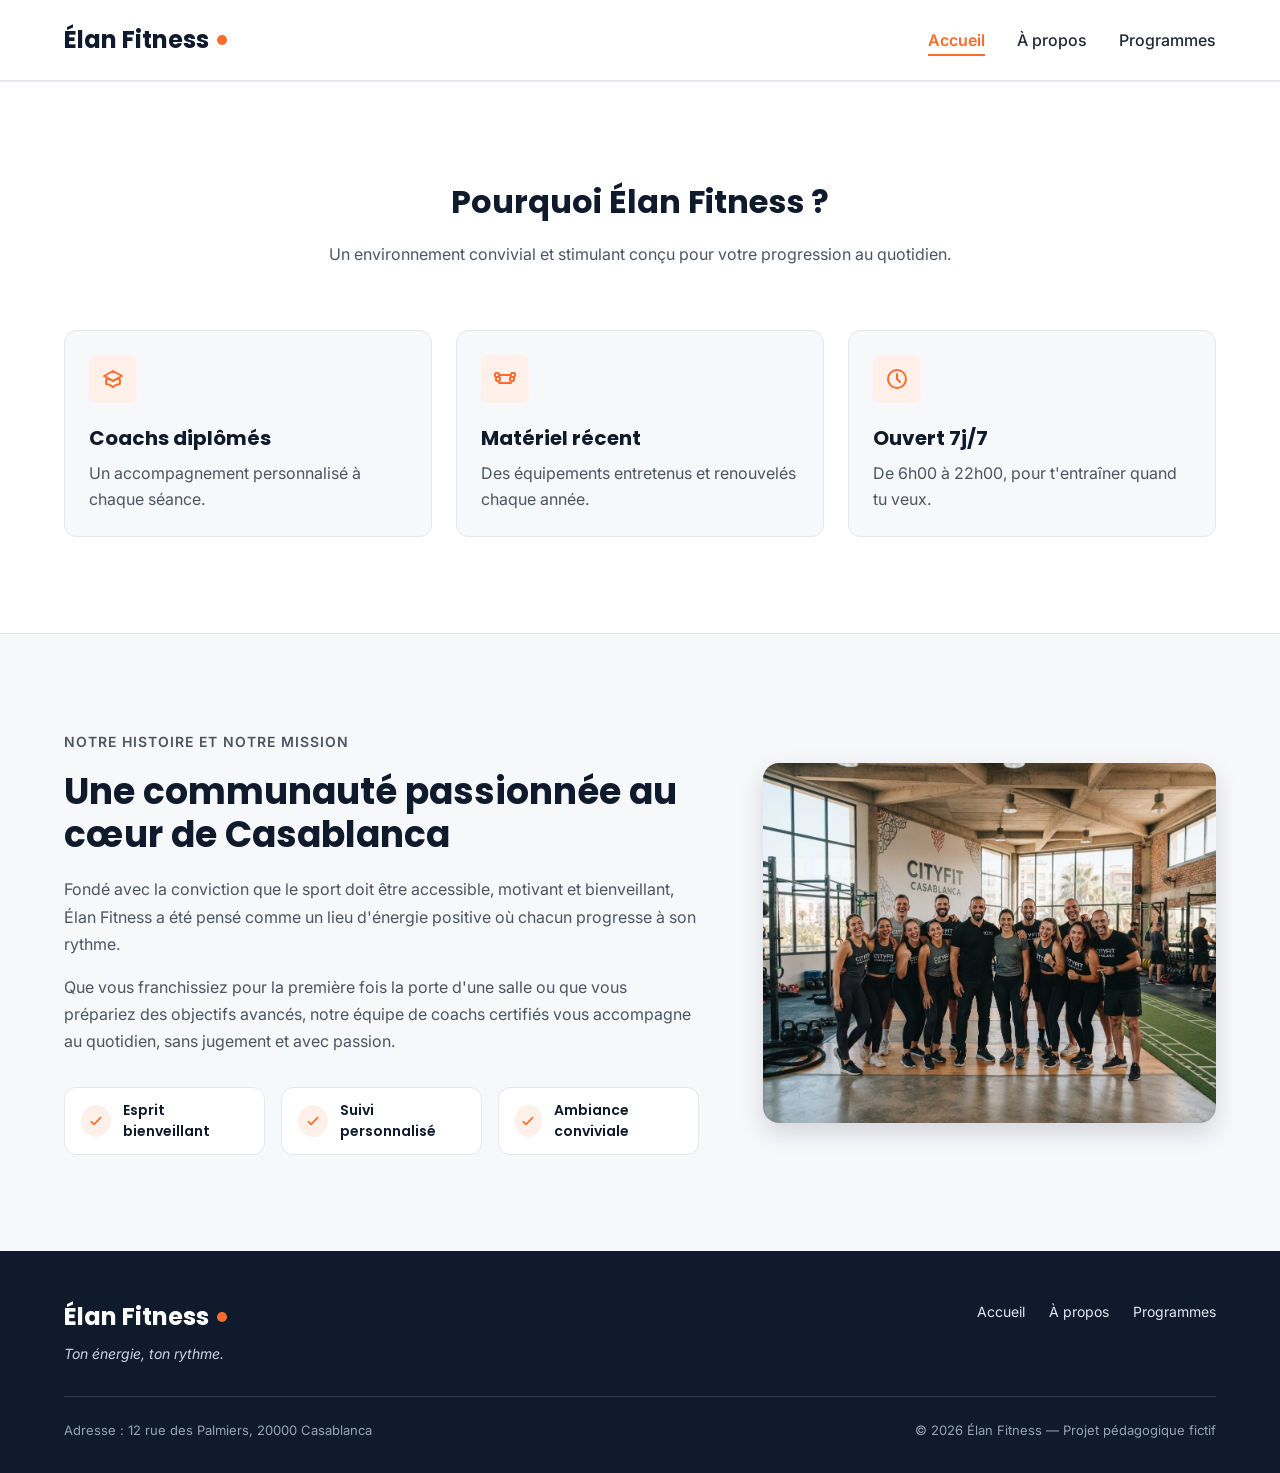
==== a_propose.html @ 065d5071 "ajoute les 3 page de" ====
<!DOCTYPE html>
<html lang="fr">
<head>
  <meta charset="UTF-8">
  <meta name="viewport" content="width=device-width, initial-scale=1">
  <meta name="description" content="Élan Fitness, salle de sport à Casablanca : musculation, yoga, cardio et boxe fitness avec des coachs diplômés. Réservez votre cours d'essai gratuit.">
  <title>Élan Fitness | Salle de sport à Casablanca</title>

  <link rel="preconnect" href="https://fonts.googleapis.com">
  <link rel="preconnect" href="https://fonts.gstatic.com" crossorigin>
  <link href="https://fonts.googleapis.com/css2?family=Inter:wght@400;500;600&family=Poppins:wght@600;700;800&display=swap" rel="stylesheet">

  <link rel="stylesheet" href="style.css">
</head>

<body>

  <header class="en-tete">
    <div class="conteneur en-tete-contenu">
      <a href="#accueil" class="logo">Élan Fitness</a>

      <nav aria-label="Navigation principale">
        <ul class="menu">
          <li><a href="#accueil" class="lien-actif">Accueil</a></li>
          <li><a href="#a-propos">À propos</a></li>
          <li><a href="#programmes">Programmes</a></li>
        </ul>
      </nav>
    </div>
  </header>

<section class="section section-blanche">
      <div class="conteneur">

        <div class="section-titre">
          <h2>Pourquoi Élan Fitness ?</h2>
          <p>Un environnement convivial et stimulant conçu pour votre progression au quotidien.</p>
        </div>

        <div class="cartes">
          <article class="carte carte-avantage">
            <div class="icone"><img src="img/icone-coach.svg" alt=""></div>
            <h3>Coachs diplômés</h3>
            <p>Un accompagnement personnalisé à chaque séance.</p>
          </article>

          <article class="carte carte-avantage">
            <div class="icone"><img src="img/icone-materiel.svg" alt=""></div>
            <h3>Matériel récent</h3>
            <p>Des équipements entretenus et renouvelés chaque année.</p>
          </article>

          <article class="carte carte-avantage">
            <div class="icone"><img src="img/icone-horloge.svg" alt=""></div>
            <h3>Ouvert 7j/7</h3>
            <p>De 6h00 à 22h00, pour t'entraîner quand tu veux.</p>
          </article>
        </div>

      </div>
    </section>

    <section id="a-propos" class="section">
      <div class="conteneur apropos-contenu">

        <div class="apropos-texte">
          <p class="sur-titre">Notre histoire et notre mission</p>
          <h2>Une communauté passionnée au cœur de Casablanca</h2>
          <p>
            Fondé avec la conviction que le sport doit être accessible, motivant et bienveillant,
            Élan Fitness a été pensé comme un lieu d'énergie positive où chacun progresse à son rythme.
          </p>
          <p>
            Que vous franchissiez pour la première fois la porte d'une salle ou que vous prépariez des
            objectifs avancés, notre équipe de coachs certifiés vous accompagne au quotidien, sans
            jugement et avec passion.
          </p>

          <ul class="valeurs">
            <li class="valeur">
              <div class="icone icone-petite"><img src="img/icone-check.svg" alt=""></div>
              <span>Esprit bienveillant</span>
            </li>
            <li class="valeur">
              <div class="icone icone-petite"><img src="img/icone-check.svg" alt=""></div>
              <span>Suivi personnalisé</span>
            </li>
            <li class="valeur">
              <div class="icone icone-petite"><img src="img/icone-check.svg" alt=""></div>
              <span>Ambiance conviviale</span>
            </li>
          </ul>
        </div>

        <img class="apropos-image" src="img/equipe.jpg" alt="L'équipe de coachs d'Élan Fitness réunie dans la salle">

      </div>
      </section>
      <footer class="pied-de-page">
    <div class="conteneur">

      <div class="pied-haut">
        <div>
          <p class="logo logo-clair">Élan Fitness</p>
          <p class="slogan">Ton énergie, ton rythme.</p>
        </div>

        <nav aria-label="Navigation du pied de page">
          <ul class="menu menu-pied">
            <li><a href="#accueil">Accueil</a></li>
            <li><a href="#a-propos">À propos</a></li>
            <li><a href="#programmes">Programmes</a></li>
          </ul>
        </nav>
      </div>

      <div class="pied-bas">
        <p>Adresse : 12 rue des Palmiers, 20000 Casablanca</p>
        <p>&copy; 2026 Élan Fitness — Projet pédagogique fictif</p>
      </div>

    </div>
  </footer>

</body>
</html>
---- style.css ----
* {
  box-sizing: border-box;
  margin: 0;
  padding: 0;
}

html {
  scroll-behavior: smooth;
}

body {
  font-family: 'Inter', Arial, sans-serif;
  font-size: 16px;
  line-height: 1.5;
  color: #1F2937;
  background-color: #F7F8FA;
}

h1, h2, h3, h4 {
  font-family: 'Poppins', Arial, sans-serif;
  color: #0F1B2D;
}

a {
  color: inherit;
  text-decoration: none;
}

ul {
  list-style: none;
}

img {
  display: block;
  max-width: 100%;
}

a:focus-visible,
button:focus-visible {
  outline: 3px solid #FF6B2C;
  outline-offset: 2px;
}

.conteneur {
  width: 100%;
  max-width: 1200px;
  margin: 0 auto;
  padding: 0 24px;
}

.section {
  padding: 96px 0;
}

.section-blanche {
  background-color: #FFFFFF;
  border-top: 1px solid #E5E7EB;
  border-bottom: 1px solid #E5E7EB;
}

.section-titre {
  max-width: 640px;
  margin: 0 auto 64px;
  text-align: center;
}

.section-titre h2 {
  font-size: 32px;
  margin-bottom: 16px;
}

.section-titre h3 {
  font-size: 26px;
  margin-bottom: 12px;
}

.section-titre p {
  color: #4B5563;
}

.sur-titre {
  font-size: 14px;
  font-weight: 600;
  color: #FF6B2C;
  text-transform: uppercase;
  letter-spacing: 1px;
  margin-bottom: 12px;
}

.bouton {
  display: inline-block;
  padding: 14px 28px;
  border-radius: 8px;
  font-size: 16px;
  font-weight: 600;
  text-align: center;
  cursor: pointer;
}

.bouton-principal {
  background-color: #FF6B2C;
  border: 1px solid #FF6B2C;
  color: #FFFFFF;
}

.bouton-principal:hover {
  background-color: #F05817;
}

.bouton-secondaire {
  background-color: #FFFFFF;
  border: 1px solid #0F1B2D;
  color: #0F1B2D;
}

.bouton-secondaire:hover {
  background-color: #F3F4F6;
}

.cartes {
  display: flex;
  gap: 24px;
}

.carte {
  flex: 1;
  background-color: #FFFFFF;
  border: 1px solid #E5E7EB;
  border-radius: 12px;
  box-shadow: 0 1px 3px rgba(15, 27, 45, 0.08);
}

.icone {
  width: 48px;
  height: 48px;
  background-color: #FFF0EA;
  border-radius: 8px;
  display: flex;
  align-items: center;
  justify-content: center;
}

.icone img {
  width: 24px;
  height: 24px;
}

.icone-petite {
  width: 32px;
  height: 32px;
  border-radius: 50%;
}

.icone-petite img {
  width: 16px;
  height: 16px;
}

.en-tete {
  position: sticky;
  top: 0;
  z-index: 10;
  background-color: #FFFFFF;
  border-bottom: 1px solid #E5E7EB;
}

.en-tete-contenu {
  height: 80px;
  display: flex;
  align-items: center;
  justify-content: space-between;
}

.logo {
  display: flex;
  align-items: center;
  font-family: 'Poppins', Arial, sans-serif;
  font-size: 24px;
  font-weight: 700;
  color: #0F1B2D;
}

.logo::after {
  content: "";
  width: 10px;
  height: 10px;
  margin-left: 8px;
  background-color: #FF6B2C;
  border-radius: 50%;
}

.menu {
  display: flex;
  gap: 32px;
}

.menu a {
  font-weight: 500;
  padding-bottom: 4px;
  border-bottom: 2px solid transparent;
}

.menu a:hover {
  color: #FF6B2C;
}

.menu .lien-actif {
  color: #FF6B2C;
  font-weight: 600;
  border-bottom-color: #FF6B2C;
}

.hero {
  padding: 64px 0 96px;
}

.hero-contenu {
  display: flex;
  align-items: center;
  gap: 32px;
}

.hero-texte {
  flex: 7;
}

.hero-texte h1 {
  font-size: 48px;
  font-weight: 800;
  line-height: 1.2;
  margin-bottom: 24px;
}

.hero-description {
  max-width: 520px;
  font-size: 18px;
  line-height: 1.6;
  color: #4B5563;
  margin-bottom: 32px;
}

.boutons {
  display: flex;
  flex-wrap: wrap;
  gap: 16px;
}

.hero-image {
  flex: 5;
  min-width: 0;
  height: 400px;
  object-fit: cover;
  border-radius: 16px;
  border: 1px solid #E5E7EB;
  box-shadow: 0 10px 25px rgba(15, 27, 45, 0.15);
}

.chiffres {
  display: flex;
  margin-top: 64px;
  padding: 32px;
  background-color: #FFFFFF;
  border: 1px solid #E5E7EB;
  border-radius: 12px;
  box-shadow: 0 1px 3px rgba(15, 27, 45, 0.08);
}

.chiffre {
  flex: 1;
  text-align: center;
  font-weight: 500;
  color: #0F1B2D;
}

.chiffre + .chiffre {
  border-left: 1px solid #E5E7EB;
}

.chiffre-nombre {
  font-family: 'Poppins', Arial, sans-serif;
  font-size: 36px;
  font-weight: 800;
  color: #FF6B2C;
}

.carte-avantage {
  padding: 24px;
  background-color: #F7F8FA;
  box-shadow: none;
}

.carte-avantage .icone {
  margin-bottom: 20px;
}

.carte-avantage h3 {
  font-size: 20px;
  margin-bottom: 8px;
}

.carte-avantage p {
  color: #4B5563;
  line-height: 1.6;
}

.apropos-contenu {
  display: flex;
  align-items: center;
  gap: 64px;
}

.apropos-texte {
  flex: 7;
}

.apropos-texte h2 {
  font-size: 36px;
  line-height: 1.2;
  margin-bottom: 20px;
}

.apropos-texte p {
  color: #4B5563;
  line-height: 1.7;
  margin-bottom: 16px;
}

.valeurs {
  display: flex;
  gap: 16px;
  margin-top: 32px;
}

.valeur {
  flex: 1;
  display: flex;
  align-items: center;
  gap: 12px;
  padding: 12px 16px;
  background-color: #FFFFFF;
  border: 1px solid #E5E7EB;
  border-radius: 12px;
  font-family: 'Poppins', Arial, sans-serif;
  font-size: 14px;
  font-weight: 600;
  color: #0F1B2D;
}

.apropos-image {
  flex: 5;
  min-width: 0;
  height: 360px;
  object-fit: cover;
  border-radius: 16px;
  box-shadow: 0 10px 25px rgba(15, 27, 45, 0.15);
}

.carte-programme {
  display: flex;
  flex-direction: column;
  overflow: hidden;
}

.carte-programme > img {
  width: 100%;
  height: 200px;
  object-fit: cover;
}

.programme-corps {
  flex: 1;
  display: flex;
  flex-direction: column;
  padding: 20px;
}

.programme-corps h3 {
  font-size: 20px;
  margin-bottom: 8px;
}

.programme-corps p {
  font-size: 15px;
  color: #4B5563;
}

.etiquette {
  align-self: flex-start;
  padding: 4px 10px;
  margin-bottom: 12px;
  border-radius: 6px;
  font-size: 12px;
  font-weight: 600;
}

.etiquette-orange {
  background-color: #FFEDE5;
  color: #C2410C;
}

.etiquette-bleue {
  background-color: #DBEAFE;
  color: #1D4ED8;
}

.etiquette-verte {
  background-color: #D1FAE5;
  color: #047857;
}

.programme-corps .duree {
  display: flex;
  align-items: center;
  gap: 8px;
  margin-top: auto;
  padding-top: 16px;
  border-top: 1px solid #E5E7EB;
  font-size: 13px;
  font-weight: 600;
  color: #0F1B2D;
}

.programme-corps h3 + p {
  margin-bottom: 16px;
}

.duree img {
  width: 16px;
  height: 16px;
}

.formules {
  margin-top: 96px;
}

.formule {
  position: relative;
  display: flex;
  flex-direction: column;
  padding: 28px;
}

.formule h4 {
  font-size: 20px;
}

.prix {
  margin: 8px 0 16px;
  font-family: 'Poppins', Arial, sans-serif;
  font-size: 30px;
  font-weight: 800;
  color: #FF6B2C;
}

.prix span {
  font-family: 'Inter', Arial, sans-serif;
  font-size: 16px;
  font-weight: 500;
  color: #4B5563;
}

.prix-note {
  margin: -8px 0 16px;
  font-size: 13px;
  color: #4B5563;
}

.formule-liste {
  flex: 1;
  margin-bottom: 24px;
}

.formule-liste li {
  padding-left: 28px;
  margin-bottom: 12px;
  font-size: 15px;
  background-image: url('img/icone-check.svg');
  background-repeat: no-repeat;
  background-position: left center;
  background-size: 16px;
}

.formule .bouton {
  display: block;
}

.formule-populaire {
  border: 2px solid #FF6B2C;
  box-shadow: 0 10px 25px rgba(255, 107, 44, 0.2);
}

.badge-populaire {
  position: absolute;
  top: -14px;
  left: 50%;
  transform: translateX(-50%);
  padding: 4px 14px;
  background-color: #FF6B2C;
  border-radius: 999px;
  font-size: 12px;
  font-weight: 700;
  text-transform: uppercase;
  color: #FFFFFF;
}

.pied-de-page {
  padding: 48px 0 32px;
  background-color: #0F1B2D;
  color: #FFFFFF;
}

.pied-haut {
  display: flex;
  justify-content: space-between;
  align-items: flex-start;
  padding-bottom: 32px;
  border-bottom: 1px solid rgba(255, 255, 255, 0.15);
}

.logo-clair {
  color: #FFFFFF;
}

.slogan {
  margin-top: 8px;
  font-size: 14px;
  font-style: italic;
  color: #CBD5E1;
}

.menu-pied {
  gap: 24px;
}

.menu-pied a {
  font-size: 14px;
  font-weight: 400;
  color: #E2E8F0;
}

.pied-bas {
  display: flex;
  justify-content: space-between;
  margin-top: 24px;
  font-size: 13px;
  color: #94A3B8;
}
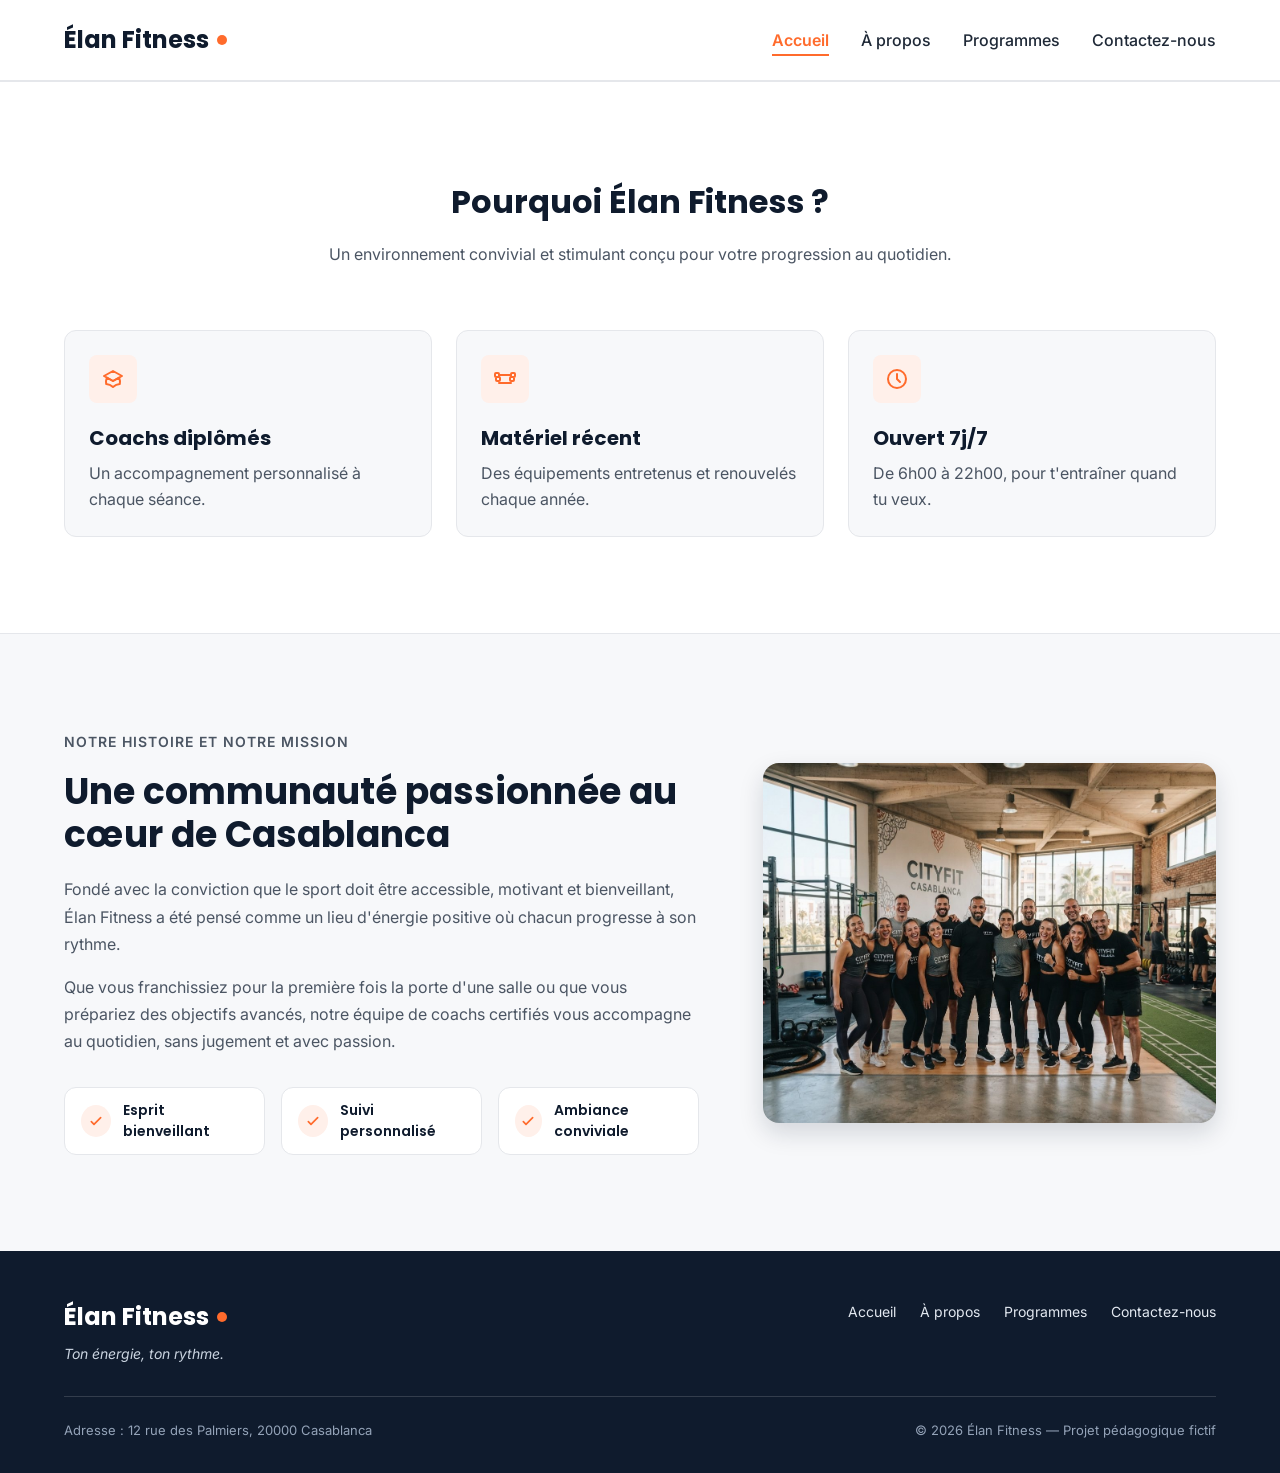
==== commit 164153b6: "ajoute les line entre les page" ====
--- a/a_propose.html
+++ b/a_propose.html
@@ -18,13 +18,14 @@
 
   <header class="en-tete">
     <div class="conteneur en-tete-contenu">
-      <a href="#accueil" class="logo">Élan Fitness</a>
+      <a href="accueil.html" class="logo">Élan Fitness</a>
 
       <nav aria-label="Navigation principale">
         <ul class="menu">
-          <li><a href="#accueil" class="lien-actif">Accueil</a></li>
-          <li><a href="#a-propos">À propos</a></li>
-          <li><a href="#programmes">Programmes</a></li>
+          <li><a href="accueil.html" class="lien-actif">Accueil</a></li>
+          <li><a href="a_propose.html">À propos</a></li>
+          <li><a href="page_programmes.html">Programmes</a></li>
+          <li><a href="Contactez-nous.html">Contactez-nous</a></li>
         </ul>
       </nav>
     </div>
@@ -108,9 +109,10 @@
 
         <nav aria-label="Navigation du pied de page">
           <ul class="menu menu-pied">
-            <li><a href="#accueil">Accueil</a></li>
-            <li><a href="#a-propos">À propos</a></li>
-            <li><a href="#programmes">Programmes</a></li>
+            <li><a href="accueil.html">Accueil</a></li>
+            <li><a href="a_propose.html">À propos</a></li>
+            <li><a href="page_programmes.html">Programmes</a></li>
+            <li><a href="Contactez-nous.html">Contactez-nous</a></li>
           </ul>
         </nav>
       </div>
--- a/style.css
+++ b/style.css
@@ -545,3 +545,27 @@
   font-size: 13px;
   color: #94A3B8;
 }
+.contact {
+
+text-align: center;
+border: #C2410C;
+justify-content: center;
+
+}
+.btn{
+    
+border-radius: 40px;
+background-color: #C2410C;
+text-align: center;
+font-size: large;
+padding: 20px;
+
+}
+.p1{
+ 
+
+
+}
+
+
+ 
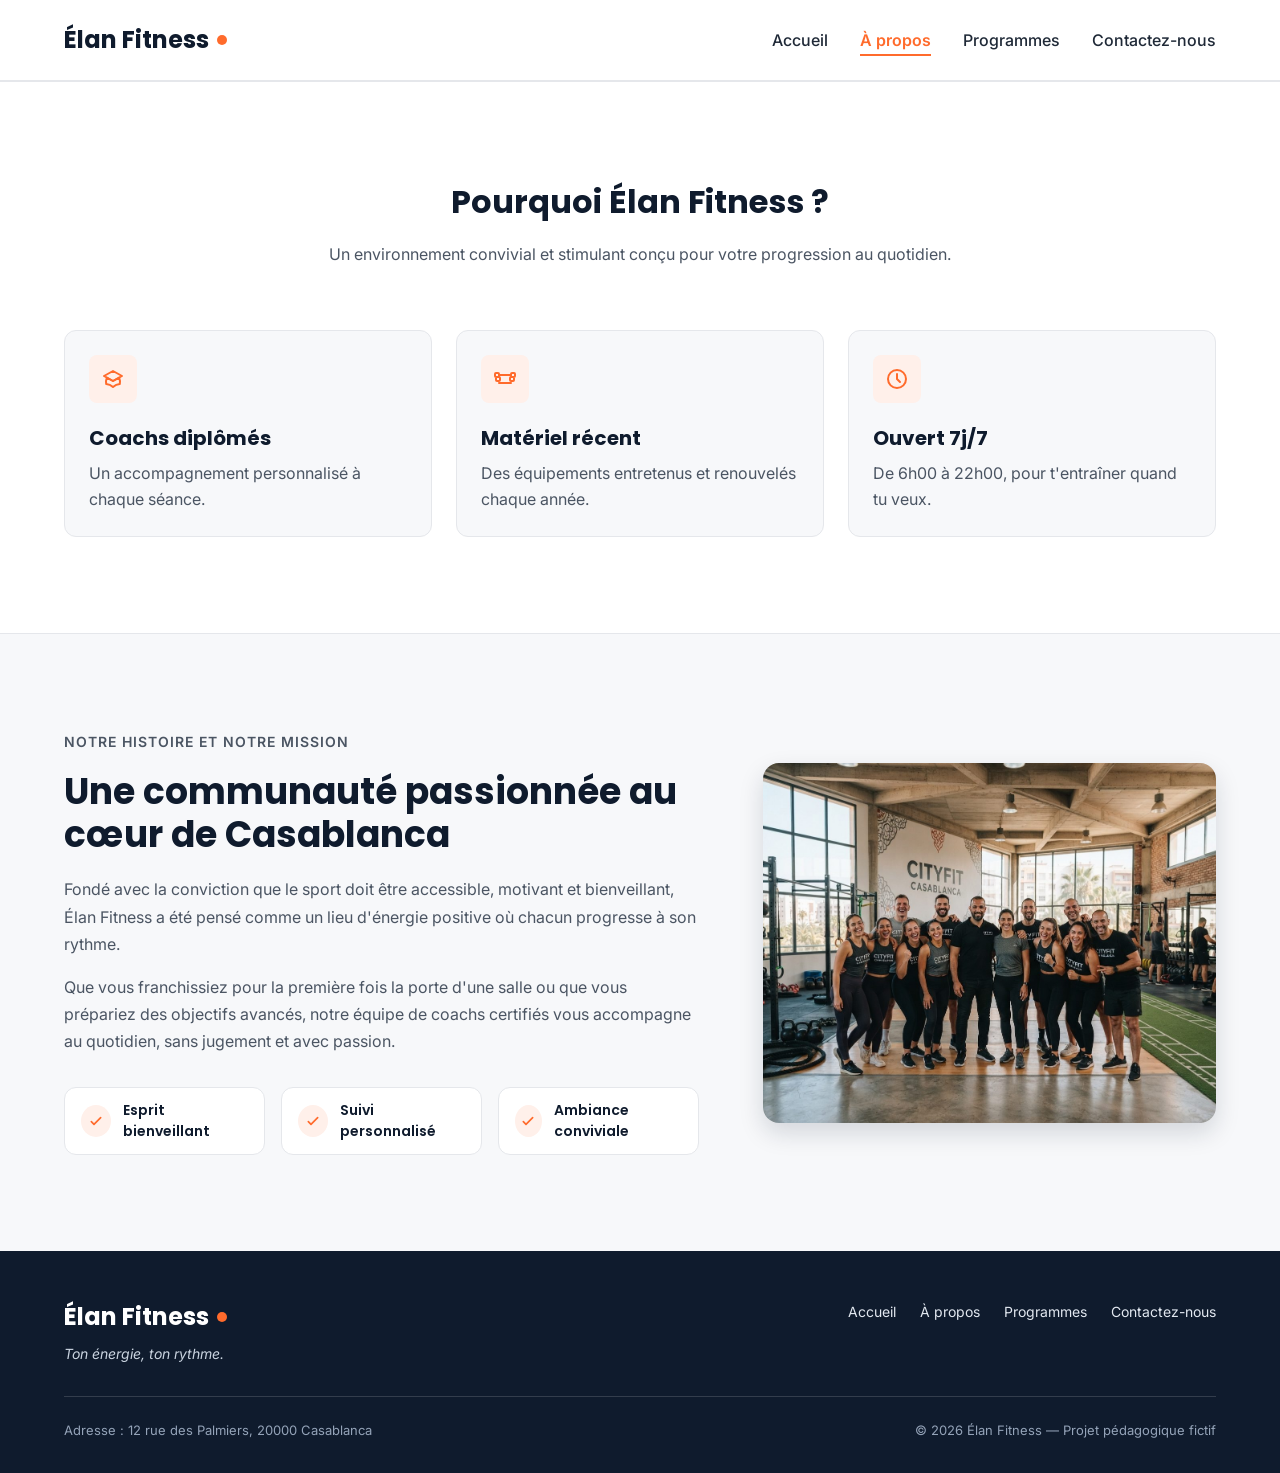
==== commit eb78ec3c: "modification sur lein-actif de tout les page" ====
--- a/a_propose.html
+++ b/a_propose.html
@@ -22,10 +22,10 @@
 
       <nav aria-label="Navigation principale">
         <ul class="menu">
-          <li><a href="accueil.html" class="lien-actif">Accueil</a></li>
-          <li><a href="a_propose.html">À propos</a></li>
-          <li><a href="page_programmes.html">Programmes</a></li>
-          <li><a href="Contactez-nous.html">Contactez-nous</a></li>
+          <li><a href="accueil.html" >Accueil</a></li>
+          <li><a href="a_propose.html"  class="lien-actif">À propos</a></li>
+          <li><a href="page_programmes.html"  >Programmes</a></li>
+          <li><a href="Contactez-nous.html" >Contactez-nous</a></li>
         </ul>
       </nav>
     </div>
--- a/style.css
+++ b/style.css
@@ -546,26 +546,47 @@
   color: #94A3B8;
 }
 .contact {
-
-text-align: center;
-border: #C2410C;
 justify-content: center;
-
+min-height: 450px;
+display: flex;
+align-items: center;
+padding: 50px 20px;
+background-color: #eef7ff;
 }
 .btn{
     
-border-radius: 40px;
+border-radius: 25px;
 background-color: #C2410C;
-text-align: center;
-font-size: large;
-padding: 20px;
-
-}
-.p1{
- 
-
-
-}
-
+border: none;
+padding: 14px;
+margin-bottom:15px ;
+width: 100% ;
+outline: none;
+
+
+
+}
+.contactContr textarea{
+    height: 100px;
+    resize: none;
+
+}
+.contactContr input , .contactContr textarea{
+width: 100%;
+border: none;
+outline: none;
+border-radius: 25px;
+padding: 14px 18px ;
+margin-bottom: 15px;
+background-color: #e8f4ff;
+}
+.contactContr p{
+
+margin-bottom: 5px;
+color: #333;
+}
+@media screen {
+    
+}
 
  
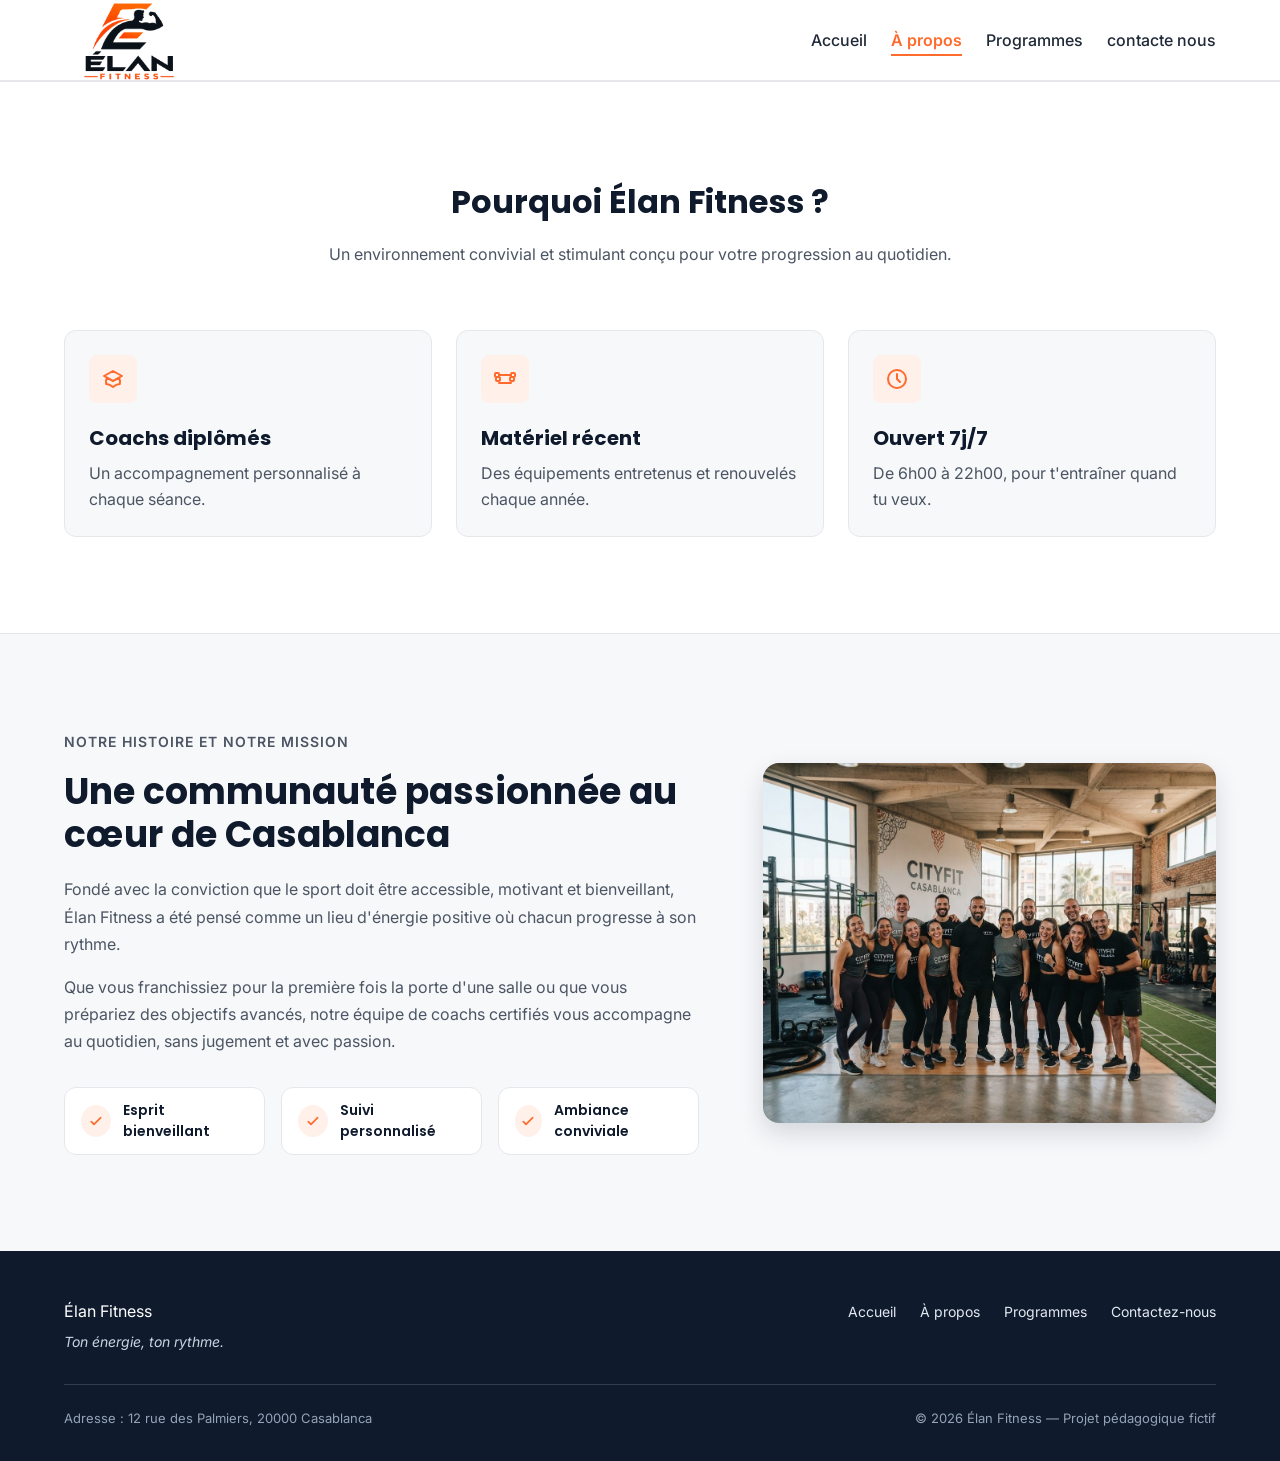
==== commit bd8a283d: "ajoute nouveau logo avec responsevitie de sit" ====
--- a/a_propose.html
+++ b/a_propose.html
@@ -18,16 +18,19 @@
 
   <header class="en-tete">
     <div class="conteneur en-tete-contenu">
-      <a href="accueil.html" class="logo">Élan Fitness</a>
+      <a href="accueil.html" class="logo"><img src="img/logo.png" alt="logo de la sit web elne èlan Fitness"></a>
+      <input type="checkbox" id="menu-toggle">
+      <label for="menu-toggle" class="menu-burger">☰</label>
 
       <nav aria-label="Navigation principale">
         <ul class="menu">
           <li><a href="accueil.html" >Accueil</a></li>
-          <li><a href="a_propose.html"  class="lien-actif">À propos</a></li>
-          <li><a href="page_programmes.html"  >Programmes</a></li>
-          <li><a href="Contactez-nous.html" >Contactez-nous</a></li>
+          <li><a href="a_propose.html" class="lien-actif">À propos</a></li>
+          <li><a href="page_programmes.html" >Programmes</a></li>
+          <li><a href="Contactez-nous.html" >contacte nous</a></li>
         </ul>
       </nav>
+       
     </div>
   </header>
 
--- a/style.css
+++ b/style.css
@@ -172,21 +172,20 @@
 }
 
 .logo {
-  display: flex;
-  align-items: center;
-  font-family: 'Poppins', Arial, sans-serif;
-  font-size: 24px;
-  font-weight: 700;
-  color: #0F1B2D;
-}
-
-.logo::after {
-  content: "";
-  width: 10px;
-  height: 10px;
-  margin-left: 8px;
-  background-color: #FF6B2C;
-  border-radius: 50%;
+    display: flex;
+    align-items: center;
+}
+
+.logo img {
+    width: 130px;
+    height: auto;
+}
+
+
+a :hover {
+    background-color: #efe5e2;
+     font-size: 12px;
+
 }
 
 .menu {
@@ -551,7 +550,8 @@
 display: flex;
 align-items: center;
 padding: 50px 20px;
-background-color: #eef7ff;
+background-color: #ebf1f7;
+
 }
 .btn{
     
@@ -585,8 +585,93 @@
 margin-bottom: 5px;
 color: #333;
 }
-@media screen {
-    
-}
-
+ .contact-info{
+display: flex;
+justify-content:center ;
+margin-top: 35px;
+padding-top: 20pxp;
+border-top: 1px solid #ddd;
+word-spacing:0.3em;
+ }
+ 
+  .menu-burger {
+  display: none;
+}
+   #menu-toggle{
+     display: none;
+   }
+   /* pc*/
+  
+@media (min-width: 769px) {
+
+  .en-tete-contenu {
+    display: flex;
+    align-items: center;
+    justify-content: space-between;
+  }
+
+  nav {
+    display: block;
+  }
+
+  .menu {
+    display: flex;
+    gap: 24px;
+  }
+
+}
+/* tablet*/
+@media (min-width: 481px) and (max-width: 768px) {
+
+  .en-tete-contenu {
+    display: flex;
+    flex-direction: column;
+    align-items: center;
+    gap: 16px;
+  }
+
+  nav {
+    display: block;
+  }
+
+  .menu {
+    display: flex;
+    gap: 20px;
+  }
+
+  .menu-burger {
+    display: none;
+  }
+
+}
+/* tele*/
+@media (max-width: 480px) {
+
+  .en-tete-contenu {
+    display: flex;
+    align-items: center;
+    justify-content: space-between;
+  }
+
+  .menu-burger {
+    display: block;
+    font-size: 28px;
+    cursor: pointer;
+  }
+
+  nav {
+    display: none;
+  }
+
+  #menu-toggle:checked ~ nav {
+    display: block;
+  }
+
+  .menu {
+    display: flex;
+    flex-direction: column;
+    gap: 12px;
+  }
+
+}
  
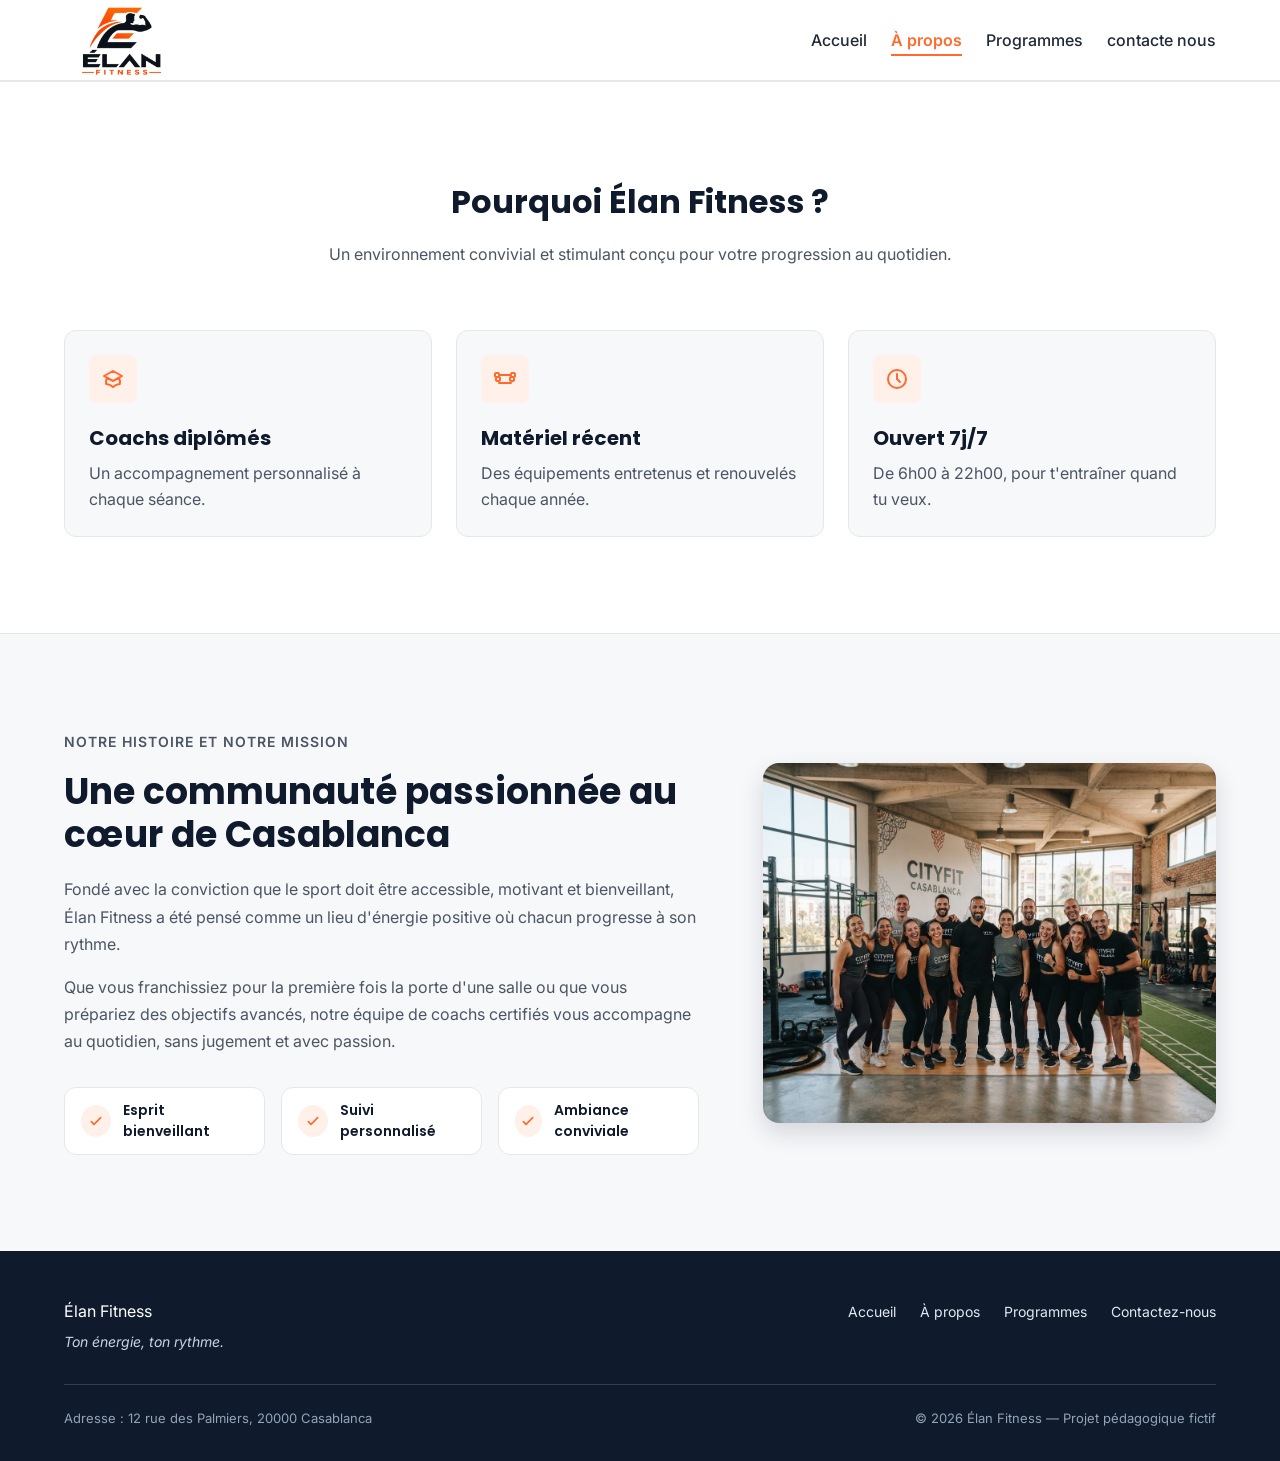
==== commit daa9c400: "modifction sur la parti contact sur laa page contacter nous" ====
--- a/a_propose.html
+++ b/a_propose.html
@@ -18,13 +18,13 @@
 
   <header class="en-tete">
     <div class="conteneur en-tete-contenu">
-      <a href="accueil.html" class="logo"><img src="img/logo.png" alt="logo de la sit web elne èlan Fitness"></a>
+      <a href="index.html" class="logo"><img src="img/logo.png" alt="logo de la sit web elne èlan Fitness"></a>
       <input type="checkbox" id="menu-toggle">
       <label for="menu-toggle" class="menu-burger">☰</label>
 
       <nav aria-label="Navigation principale">
         <ul class="menu">
-          <li><a href="accueil.html" >Accueil</a></li>
+          <li><a href="index.html" >Accueil</a></li>
           <li><a href="a_propose.html" class="lien-actif">À propos</a></li>
           <li><a href="page_programmes.html" >Programmes</a></li>
           <li><a href="Contactez-nous.html" >contacte nous</a></li>
--- a/style.css
+++ b/style.css
@@ -1,650 +1,694 @@
 * {
-  box-sizing: border-box;
-  margin: 0;
-  padding: 0;
+    box-sizing: border-box;
+    margin: 0;
+    padding: 0;
 }
 
 html {
-  scroll-behavior: smooth;
+    scroll-behavior: smooth;
 }
 
 body {
-  font-family: 'Inter', Arial, sans-serif;
-  font-size: 16px;
-  line-height: 1.5;
-  color: #1F2937;
-  background-color: #F7F8FA;
-}
-
-h1, h2, h3, h4 {
-  font-family: 'Poppins', Arial, sans-serif;
-  color: #0F1B2D;
+    font-family: 'Inter', Arial, sans-serif;
+    font-size: 16px;
+    line-height: 1.5;
+    color: #1F2937;
+    background-color: #F7F8FA;
+}
+
+h1,
+h2,
+h3,
+h4 {
+    font-family: 'Poppins', Arial, sans-serif;
+    color: #0F1B2D;
 }
 
 a {
-  color: inherit;
-  text-decoration: none;
+    color: inherit;
+    text-decoration: none;
 }
 
 ul {
-  list-style: none;
+    list-style: none;
 }
 
 img {
-  display: block;
-  max-width: 100%;
+    display: block;
+    max-width: 100%;
 }
 
 a:focus-visible,
 button:focus-visible {
-  outline: 3px solid #FF6B2C;
-  outline-offset: 2px;
+    outline: 3px solid #FF6B2C;
+    outline-offset: 2px;
 }
 
 .conteneur {
-  width: 100%;
-  max-width: 1200px;
-  margin: 0 auto;
-  padding: 0 24px;
+    width: 100%;
+    max-width: 1200px;
+    margin: 0 auto;
+    padding: 0 24px;
 }
 
 .section {
-  padding: 96px 0;
+    padding: 96px 0;
 }
 
 .section-blanche {
-  background-color: #FFFFFF;
-  border-top: 1px solid #E5E7EB;
-  border-bottom: 1px solid #E5E7EB;
+    background-color: #FFFFFF;
+    border-top: 1px solid #E5E7EB;
+    border-bottom: 1px solid #E5E7EB;
 }
 
 .section-titre {
-  max-width: 640px;
-  margin: 0 auto 64px;
-  text-align: center;
+    max-width: 640px;
+    margin: 0 auto 64px;
+    text-align: center;
 }
 
 .section-titre h2 {
-  font-size: 32px;
-  margin-bottom: 16px;
+    font-size: 32px;
+    margin-bottom: 16px;
 }
 
 .section-titre h3 {
-  font-size: 26px;
-  margin-bottom: 12px;
+    font-size: 26px;
+    margin-bottom: 12px;
 }
 
 .section-titre p {
-  color: #4B5563;
+    color: #4B5563;
 }
 
 .sur-titre {
-  font-size: 14px;
-  font-weight: 600;
-  color: #FF6B2C;
-  text-transform: uppercase;
-  letter-spacing: 1px;
-  margin-bottom: 12px;
+    font-size: 14px;
+    font-weight: 600;
+    color: #FF6B2C;
+    text-transform: uppercase;
+    letter-spacing: 1px;
+    margin-bottom: 12px;
 }
 
 .bouton {
-  display: inline-block;
-  padding: 14px 28px;
-  border-radius: 8px;
-  font-size: 16px;
-  font-weight: 600;
-  text-align: center;
-  cursor: pointer;
+    display: inline-block;
+    padding: 14px 28px;
+    border-radius: 8px;
+    font-size: 16px;
+    font-weight: 600;
+    text-align: center;
+    cursor: pointer;
 }
 
 .bouton-principal {
-  background-color: #FF6B2C;
-  border: 1px solid #FF6B2C;
-  color: #FFFFFF;
+    background-color: #FF6B2C;
+    border: 1px solid #FF6B2C;
+    color: #FFFFFF;
 }
 
 .bouton-principal:hover {
-  background-color: #F05817;
+    background-color: #F05817;
 }
 
 .bouton-secondaire {
-  background-color: #FFFFFF;
-  border: 1px solid #0F1B2D;
-  color: #0F1B2D;
+    background-color: #FFFFFF;
+    border: 1px solid #0F1B2D;
+    color: #0F1B2D;
 }
 
 .bouton-secondaire:hover {
-  background-color: #F3F4F6;
+    background-color: #F3F4F6;
 }
 
 .cartes {
-  display: flex;
-  gap: 24px;
+    display: flex;
+    gap: 24px;
 }
 
 .carte {
-  flex: 1;
+    flex: 1;
+    background-color: #FFFFFF;
+    border: 1px solid #E5E7EB;
+    border-radius: 12px;
+    box-shadow: 0 1px 3px rgba(15, 27, 45, 0.08);
+}
+
+.icone {
+    width: 48px;
+    height: 48px;
+    background-color: #FFF0EA;
+    border-radius: 8px;
+    display: flex;
+    align-items: center;
+    justify-content: center;
+}
+
+.icone img {
+    width: 24px;
+    height: 24px;
+}
+
+.icone-petite {
+    width: 32px;
+    height: 32px;
+    border-radius: 50%;
+}
+
+.icone-petite img {
+    width: 16px;
+    height: 16px;
+}
+
+.en-tete {
+    position: sticky;
+    top: 0;
+    z-index: 10;
+    background-color: #FFFFFF;
+    border-bottom: 1px solid #E5E7EB;
+}
+
+.en-tete-contenu {
+    height: 80px;
+    display: flex;
+    align-items: center;
+    justify-content: space-between;
+}
+
+.logo {
+    display: flex;
+    align-items: center;
+}
+
+.logo img {
+    width: 115px;
+    height: auto;
+}
+
+
+a :hover {
+    background-color: #efe5e2;
+    font-size: 12px;
+
+}
+
+.menu {
+    display: flex;
+    gap: 32px;
+}
+
+.menu a {
+    font-weight: 500;
+    padding-bottom: 4px;
+    border-bottom: 2px solid transparent;
+}
+
+.menu a:hover {
+    color: #FF6B2C;
+}
+
+.menu .lien-actif {
+    color: #FF6B2C;
+    font-weight: 600;
+    border-bottom-color: #FF6B2C;
+}
+
+.hero {
+    padding: 64px 0 96px;
+}
+
+.hero-contenu {
+    display: flex;
+    align-items: center;
+    gap: 32px;
+}
+
+.hero-texte {
+    flex: 7;
+}
+
+.hero-texte h1 {
+    font-size: 48px;
+    font-weight: 800;
+    line-height: 1.2;
+    margin-bottom: 24px;
+}
+
+.hero-description {
+    max-width: 520px;
+    font-size: 18px;
+    line-height: 1.6;
+    color: #4B5563;
+    margin-bottom: 32px;
+}
+
+.boutons {
+    display: flex;
+    flex-wrap: wrap;
+    gap: 16px;
+}
+
+.hero-image {
+    flex: 5;
+    min-width: 0;
+    height: 400px;
+    object-fit: cover;
+    border-radius: 16px;
+    border: 1px solid #E5E7EB;
+    box-shadow: 0 10px 25px rgba(15, 27, 45, 0.15);
+}
+
+.chiffres {
+    display: flex;
+    margin-top: 64px;
+    padding: 32px;
+    background-color: #FFFFFF;
+    border: 1px solid #E5E7EB;
+    border-radius: 12px;
+    box-shadow: 0 1px 3px rgba(15, 27, 45, 0.08);
+}
+
+.chiffre {
+    flex: 1;
+    text-align: center;
+    font-weight: 500;
+    color: #0F1B2D;
+}
+
+.chiffre+.chiffre {
+    border-left: 1px solid #E5E7EB;
+}
+
+.chiffre-nombre {
+    font-family: 'Poppins', Arial, sans-serif;
+    font-size: 36px;
+    font-weight: 800;
+    color: #FF6B2C;
+}
+
+.carte-avantage {
+    padding: 24px;
+    background-color: #F7F8FA;
+    box-shadow: none;
+}
+
+.carte-avantage .icone {
+    margin-bottom: 20px;
+}
+
+.carte-avantage h3 {
+    font-size: 20px;
+    margin-bottom: 8px;
+}
+
+.carte-avantage p {
+    color: #4B5563;
+    line-height: 1.6;
+}
+
+.apropos-contenu {
+    display: flex;
+    align-items: center;
+    gap: 64px;
+}
+
+.apropos-texte {
+    flex: 7;
+}
+
+.apropos-texte h2 {
+    font-size: 36px;
+    line-height: 1.2;
+    margin-bottom: 20px;
+}
+
+.apropos-texte p {
+    color: #4B5563;
+    line-height: 1.7;
+    margin-bottom: 16px;
+}
+
+.valeurs {
+    display: flex;
+    gap: 16px;
+    margin-top: 32px;
+}
+
+.valeur {
+    flex: 1;
+    display: flex;
+    align-items: center;
+    gap: 12px;
+    padding: 12px 16px;
+    background-color: #FFFFFF;
+    border: 1px solid #E5E7EB;
+    border-radius: 12px;
+    font-family: 'Poppins', Arial, sans-serif;
+    font-size: 14px;
+    font-weight: 600;
+    color: #0F1B2D;
+}
+
+.apropos-image {
+    flex: 5;
+    min-width: 0;
+    height: 360px;
+    object-fit: cover;
+    border-radius: 16px;
+    box-shadow: 0 10px 25px rgba(15, 27, 45, 0.15);
+}
+
+.carte-programme {
+    display: flex;
+    flex-direction: column;
+    overflow: hidden;
+}
+
+.carte-programme>img {
+    width: 100%;
+    height: 200px;
+    object-fit: cover;
+}
+
+.programme-corps {
+    flex: 1;
+    display: flex;
+    flex-direction: column;
+    padding: 20px;
+}
+
+.programme-corps h3 {
+    font-size: 20px;
+    margin-bottom: 8px;
+}
+
+.programme-corps p {
+    font-size: 15px;
+    color: #4B5563;
+}
+
+.etiquette {
+    align-self: flex-start;
+    padding: 4px 10px;
+    margin-bottom: 12px;
+    border-radius: 6px;
+    font-size: 12px;
+    font-weight: 600;
+}
+
+.etiquette-orange {
+    background-color: #FFEDE5;
+    color: #C2410C;
+}
+
+.etiquette-bleue {
+    background-color: #DBEAFE;
+    color: #1D4ED8;
+}
+
+.etiquette-verte {
+    background-color: #D1FAE5;
+    color: #047857;
+}
+
+.programme-corps .duree {
+    display: flex;
+    align-items: center;
+    gap: 8px;
+    margin-top: auto;
+    padding-top: 16px;
+    border-top: 1px solid #E5E7EB;
+    font-size: 13px;
+    font-weight: 600;
+    color: #0F1B2D;
+}
+
+.programme-corps h3+p {
+    margin-bottom: 16px;
+}
+
+.duree img {
+    width: 16px;
+    height: 16px;
+}
+
+.formules {
+    margin-top: 96px;
+}
+
+.formule {
+    position: relative;
+    display: flex;
+    flex-direction: column;
+    padding: 28px;
+}
+
+.formule h4 {
+    font-size: 20px;
+}
+
+.prix {
+    margin: 8px 0 16px;
+    font-family: 'Poppins', Arial, sans-serif;
+    font-size: 30px;
+    font-weight: 800;
+    color: #FF6B2C;
+}
+
+.prix span {
+    font-family: 'Inter', Arial, sans-serif;
+    font-size: 16px;
+    font-weight: 500;
+    color: #4B5563;
+}
+
+.prix-note {
+    margin: -8px 0 16px;
+    font-size: 13px;
+    color: #4B5563;
+}
+
+.formule-liste {
+    flex: 1;
+    margin-bottom: 24px;
+}
+
+.formule-liste li {
+    padding-left: 28px;
+    margin-bottom: 12px;
+    font-size: 15px;
+    background-image: url('img/icone-check.svg');
+    background-repeat: no-repeat;
+    background-position: left center;
+    background-size: 16px;
+}
+
+.formule .bouton {
+    display: block;
+}
+
+.formule-populaire {
+    border: 2px solid #FF6B2C;
+    box-shadow: 0 10px 25px rgba(255, 107, 44, 0.2);
+}
+
+.badge-populaire {
+    position: absolute;
+    top: -14px;
+    left: 50%;
+    transform: translateX(-50%);
+    padding: 4px 14px;
+    background-color: #FF6B2C;
+    border-radius: 999px;
+    font-size: 12px;
+    font-weight: 700;
+    text-transform: uppercase;
+    color: #FFFFFF;
+}
+
+.pied-de-page {
+    padding: 48px 0 32px;
+    background-color: #0F1B2D;
+    color: #FFFFFF;
+}
+
+.pied-haut {
+    display: flex;
+    justify-content: space-between;
+    align-items: flex-start;
+    padding-bottom: 32px;
+    border-bottom: 1px solid rgba(255, 255, 255, 0.15);
+}
+
+.logo-clair {
+    color: #FFFFFF;
+}
+
+.slogan {
+    margin-top: 8px;
+    font-size: 14px;
+    font-style: italic;
+    color: #CBD5E1;
+}
+
+.menu-pied {
+    gap: 24px;
+}
+
+.menu-pied a {
+    font-size: 14px;
+    font-weight: 400;
+    color: #E2E8F0;
+}
+
+.pied-bas {
+    display: flex;
+    justify-content: space-between;
+    margin-top: 24px;
+    font-size: 13px;
+    color: #94A3B8;
+}
+
+.contact {
+    justify-content: center;
+    min-height: 450px;
+    display: flex;
+    align-items: center;
+    padding: 50px 20px;
+    background-color: #ebf1f7;
+
+}
+
+.btn {
+
+    border-radius: 25px;
+    background-color: #C2410C;
+    border: none;
+    padding: 14px;
+    margin-bottom: 15px;
+    width: 100%;
+    outline: none;
+
+
+
+}
+
+.contactContr textarea {
+    height: 100px;
+    resize: none;
+
+}
+
+.contactContr input,
+.contactContr textarea {
+    width: 100%;
+    border: none;
+    outline: none;
+    border-radius: 25px;
+    padding: 14px 18px;
+    margin-bottom: 15px;
+    background-color: #e8f4ff;
+}
+
+.contactContr p {
+
+    margin-bottom: 5px;
+    color: #333;
+}
+
+.contact-info {
+  max-width: 600px;
+  margin: 20px auto 40px;
+  padding: 20px;
   background-color: #FFFFFF;
   border: 1px solid #E5E7EB;
   border-radius: 12px;
-  box-shadow: 0 1px 3px rgba(15, 27, 45, 0.08);
-}
-
-.icone {
-  width: 48px;
-  height: 48px;
-  background-color: #FFF0EA;
-  border-radius: 8px;
-  display: flex;
-  align-items: center;
-  justify-content: center;
-}
-
-.icone img {
-  width: 24px;
-  height: 24px;
-}
-
-.icone-petite {
-  width: 32px;
-  height: 32px;
-  border-radius: 50%;
-}
-
-.icone-petite img {
-  width: 16px;
-  height: 16px;
-}
-
-.en-tete {
-  position: sticky;
-  top: 0;
-  z-index: 10;
-  background-color: #FFFFFF;
-  border-bottom: 1px solid #E5E7EB;
-}
-
-.en-tete-contenu {
-  height: 80px;
-  display: flex;
-  align-items: center;
-  justify-content: space-between;
-}
-
-.logo {
-    display: flex;
-    align-items: center;
-}
-
-.logo img {
-    width: 130px;
-    height: auto;
-}
-
-
-a :hover {
-    background-color: #efe5e2;
-     font-size: 12px;
-
-}
-
-.menu {
-  display: flex;
-  gap: 32px;
-}
-
-.menu a {
-  font-weight: 500;
-  padding-bottom: 4px;
-  border-bottom: 2px solid transparent;
-}
-
-.menu a:hover {
+  box-shadow: 0 2px 8px rgba(15, 27, 45, 0.08);
+}
+
+.contact-info h4 {
+  color: #0F1B2D;
+  font-size: 18px;
+  margin-bottom: 8px;
+}
+
+.contact-info p {
   color: #FF6B2C;
-}
-
-.menu .lien-actif {
-  color: #FF6B2C;
-  font-weight: 600;
-  border-bottom-color: #FF6B2C;
-}
-
-.hero {
-  padding: 64px 0 96px;
-}
-
-.hero-contenu {
-  display: flex;
-  align-items: center;
-  gap: 32px;
-}
-
-.hero-texte {
-  flex: 7;
-}
-
-.hero-texte h1 {
-  font-size: 48px;
-  font-weight: 800;
-  line-height: 1.2;
-  margin-bottom: 24px;
-}
-
-.hero-description {
-  max-width: 520px;
-  font-size: 18px;
-  line-height: 1.6;
-  color: #4B5563;
-  margin-bottom: 32px;
-}
-
-.boutons {
-  display: flex;
-  flex-wrap: wrap;
-  gap: 16px;
-}
-
-.hero-image {
-  flex: 5;
-  min-width: 0;
-  height: 400px;
-  object-fit: cover;
-  border-radius: 16px;
-  border: 1px solid #E5E7EB;
-  box-shadow: 0 10px 25px rgba(15, 27, 45, 0.15);
-}
-
-.chiffres {
-  display: flex;
-  margin-top: 64px;
-  padding: 32px;
-  background-color: #FFFFFF;
-  border: 1px solid #E5E7EB;
-  border-radius: 12px;
-  box-shadow: 0 1px 3px rgba(15, 27, 45, 0.08);
-}
-
-.chiffre {
-  flex: 1;
-  text-align: center;
-  font-weight: 500;
-  color: #0F1B2D;
-}
-
-.chiffre + .chiffre {
-  border-left: 1px solid #E5E7EB;
-}
-
-.chiffre-nombre {
-  font-family: 'Poppins', Arial, sans-serif;
-  font-size: 36px;
-  font-weight: 800;
-  color: #FF6B2C;
-}
-
-.carte-avantage {
-  padding: 24px;
-  background-color: #F7F8FA;
-  box-shadow: none;
-}
-
-.carte-avantage .icone {
-  margin-bottom: 20px;
-}
-
-.carte-avantage h3 {
-  font-size: 20px;
-  margin-bottom: 8px;
-}
-
-.carte-avantage p {
-  color: #4B5563;
-  line-height: 1.6;
-}
-
-.apropos-contenu {
-  display: flex;
-  align-items: center;
-  gap: 64px;
-}
-
-.apropos-texte {
-  flex: 7;
-}
-
-.apropos-texte h2 {
-  font-size: 36px;
-  line-height: 1.2;
-  margin-bottom: 20px;
-}
-
-.apropos-texte p {
-  color: #4B5563;
-  line-height: 1.7;
+  font-size: 16px;
   margin-bottom: 16px;
 }
 
-.valeurs {
-  display: flex;
-  gap: 16px;
-  margin-top: 32px;
-}
-
-.valeur {
-  flex: 1;
-  display: flex;
-  align-items: center;
-  gap: 12px;
-  padding: 12px 16px;
-  background-color: #FFFFFF;
-  border: 1px solid #E5E7EB;
-  border-radius: 12px;
-  font-family: 'Poppins', Arial, sans-serif;
-  font-size: 14px;
-  font-weight: 600;
-  color: #0F1B2D;
-}
-
-.apropos-image {
-  flex: 5;
-  min-width: 0;
-  height: 360px;
-  object-fit: cover;
-  border-radius: 16px;
-  box-shadow: 0 10px 25px rgba(15, 27, 45, 0.15);
-}
-
-.carte-programme {
-  display: flex;
-  flex-direction: column;
-  overflow: hidden;
-}
-
-.carte-programme > img {
-  width: 100%;
-  height: 200px;
-  object-fit: cover;
-}
-
-.programme-corps {
-  flex: 1;
-  display: flex;
-  flex-direction: column;
-  padding: 20px;
-}
-
-.programme-corps h3 {
-  font-size: 20px;
-  margin-bottom: 8px;
-}
-
-.programme-corps p {
-  font-size: 15px;
-  color: #4B5563;
-}
-
-.etiquette {
-  align-self: flex-start;
-  padding: 4px 10px;
-  margin-bottom: 12px;
-  border-radius: 6px;
-  font-size: 12px;
-  font-weight: 600;
-}
-
-.etiquette-orange {
-  background-color: #FFEDE5;
-  color: #C2410C;
-}
-
-.etiquette-bleue {
-  background-color: #DBEAFE;
-  color: #1D4ED8;
-}
-
-.etiquette-verte {
-  background-color: #D1FAE5;
-  color: #047857;
-}
-
-.programme-corps .duree {
-  display: flex;
-  align-items: center;
-  gap: 8px;
-  margin-top: auto;
-  padding-top: 16px;
-  border-top: 1px solid #E5E7EB;
-  font-size: 13px;
-  font-weight: 600;
-  color: #0F1B2D;
-}
-
-.programme-corps h3 + p {
-  margin-bottom: 16px;
-}
-
-.duree img {
-  width: 16px;
-  height: 16px;
-}
-
-.formules {
-  margin-top: 96px;
-}
-
-.formule {
-  position: relative;
-  display: flex;
-  flex-direction: column;
-  padding: 28px;
-}
-
-.formule h4 {
-  font-size: 20px;
-}
-
-.prix {
-  margin: 8px 0 16px;
-  font-family: 'Poppins', Arial, sans-serif;
-  font-size: 30px;
-  font-weight: 800;
-  color: #FF6B2C;
-}
-
-.prix span {
-  font-family: 'Inter', Arial, sans-serif;
-  font-size: 16px;
-  font-weight: 500;
-  color: #4B5563;
-}
-
-.prix-note {
-  margin: -8px 0 16px;
-  font-size: 13px;
-  color: #4B5563;
-}
-
-.formule-liste {
-  flex: 1;
-  margin-bottom: 24px;
-}
-
-.formule-liste li {
-  padding-left: 28px;
-  margin-bottom: 12px;
-  font-size: 15px;
-  background-image: url('img/icone-check.svg');
-  background-repeat: no-repeat;
-  background-position: left center;
-  background-size: 16px;
-}
-
-.formule .bouton {
-  display: block;
-}
-
-.formule-populaire {
-  border: 2px solid #FF6B2C;
-  box-shadow: 0 10px 25px rgba(255, 107, 44, 0.2);
-}
-
-.badge-populaire {
-  position: absolute;
-  top: -14px;
-  left: 50%;
-  transform: translateX(-50%);
-  padding: 4px 14px;
-  background-color: #FF6B2C;
-  border-radius: 999px;
-  font-size: 12px;
-  font-weight: 700;
-  text-transform: uppercase;
-  color: #FFFFFF;
-}
-
-.pied-de-page {
-  padding: 48px 0 32px;
-  background-color: #0F1B2D;
-  color: #FFFFFF;
-}
-
-.pied-haut {
-  display: flex;
-  justify-content: space-between;
-  align-items: flex-start;
-  padding-bottom: 32px;
-  border-bottom: 1px solid rgba(255, 255, 255, 0.15);
-}
-
-.logo-clair {
-  color: #FFFFFF;
-}
-
-.slogan {
-  margin-top: 8px;
-  font-size: 14px;
-  font-style: italic;
-  color: #CBD5E1;
-}
-
-.menu-pied {
-  gap: 24px;
-}
-
-.menu-pied a {
-  font-size: 14px;
-  font-weight: 400;
-  color: #E2E8F0;
-}
-
-.pied-bas {
-  display: flex;
-  justify-content: space-between;
-  margin-top: 24px;
-  font-size: 13px;
-  color: #94A3B8;
-}
-.contact {
-justify-content: center;
-min-height: 450px;
-display: flex;
-align-items: center;
-padding: 50px 20px;
-background-color: #ebf1f7;
-
-}
-.btn{
+.menu-burger {
+    display: none;
+}
+
+#menu-toggle {
+    display: none;
+}
+
+/* mn pc*/
+
+@media (min-width: 769px) {
+
+    .en-tete-contenu {
+        display: flex;
+        align-items: center;
+        justify-content: space-between;
+    }
+
+    nav {
+        display: block;
+    }
+
+    .menu {
+        display: flex;
+        gap: 24px;
+    }
     
-border-radius: 25px;
-background-color: #C2410C;
-border: none;
-padding: 14px;
-margin-bottom:15px ;
-width: 100% ;
-outline: none;
-
-
-
-}
-.contactContr textarea{
-    height: 100px;
-    resize: none;
-
-}
-.contactContr input , .contactContr textarea{
-width: 100%;
-border: none;
-outline: none;
-border-radius: 25px;
-padding: 14px 18px ;
-margin-bottom: 15px;
-background-color: #e8f4ff;
-}
-.contactContr p{
-
-margin-bottom: 5px;
-color: #333;
-}
- .contact-info{
-display: flex;
-justify-content:center ;
-margin-top: 35px;
-padding-top: 20pxp;
-border-top: 1px solid #ddd;
-word-spacing:0.3em;
- }
- 
-  .menu-burger {
-  display: none;
-}
-   #menu-toggle{
-     display: none;
-   }
-   /* pc*/
-  
-@media (min-width: 769px) {
-
-  .en-tete-contenu {
-    display: flex;
-    align-items: center;
-    justify-content: space-between;
-  }
-
-  nav {
-    display: block;
-  }
-
-  .menu {
-    display: flex;
-    gap: 24px;
-  }
-
-}
+
+    
+}
+
 /* tablet*/
 @media (min-width: 481px) and (max-width: 768px) {
 
-  .en-tete-contenu {
-    display: flex;
-    flex-direction: column;
-    align-items: center;
-    gap: 16px;
-  }
-
-  nav {
-    display: block;
-  }
-
-  .menu {
-    display: flex;
+    .en-tete-contenu {
+        display: flex;
+        align-items: center;
+        gap: 16px;
+    }
+
+    nav {
+        display: block;
+    }
+
+    .menu {
+        display: flex;
+        gap: 20px;
+    }
+
+    .menu-burger {
+        display: none;
+    }
+    .cartes {
+    display: grid;
+    grid-template-columns: repeat(2, 1fr);
     gap: 20px;
   }
 
-  .menu-burger {
-    display: none;
-  }
-
-}
-/* tele*/
+  
+  .carte-programme > img {
+    width: 100%;
+    height: 200px;
+    object-fit: cover;
+  }
+   
+ 
+}
+
+
+
+
+/* tele */
 @media (max-width: 480px) {
 
   .en-tete-contenu {
@@ -673,5 +717,21 @@
     gap: 12px;
   }
 
-}
- +  
+  .cartes {
+    display: grid;
+    grid-template-columns: 1fr;
+    gap: 20px;
+  }
+
+  .carte-programme > img {
+    width: 100%;
+    height: 200px;
+    object-fit: cover;
+  }
+
+  .conteneur {
+    padding-left: 16px;
+    padding-right: 16px;
+  }
+}
